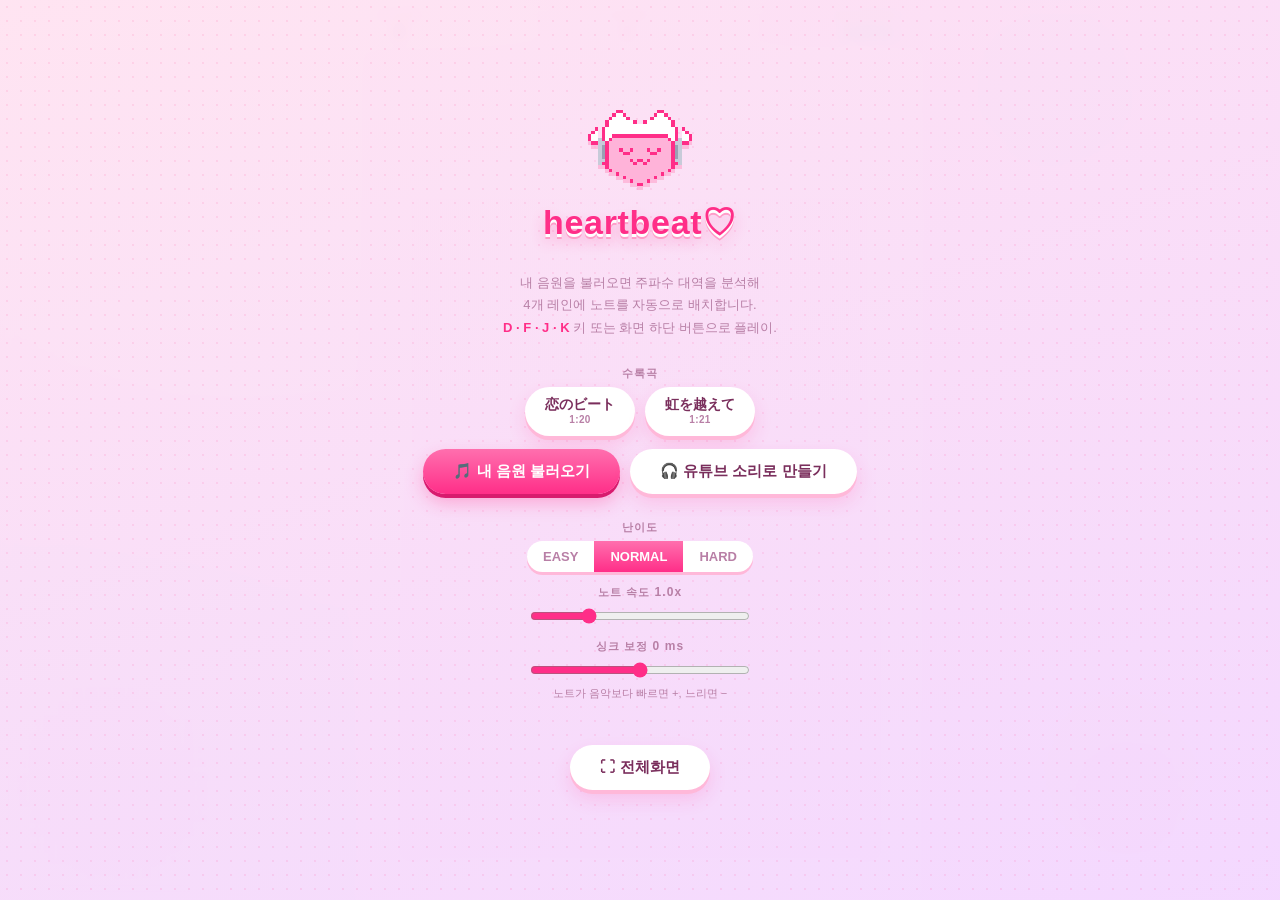
==== index.html @ acda2b94 "데모 비트 제거 · 노트 타격음 추가 데모 비트 버튼을 없애고, 유튜브 캡처 버튼을 "내 음원 불러오기" 옆으로 옮겼다. 쓰이지 않게 된 makeDemoSong 합성 코드도 함께 " ====
<!DOCTYPE html>
<html lang="ko">
<head>
<meta charset="UTF-8">
<meta name="viewport" content="width=device-width, initial-scale=1.0, maximum-scale=1.0, user-scalable=no, viewport-fit=cover">
<title>heartbeat♡</title>
<link rel="icon" href="data:,">
<link rel="stylesheet" href="css/style.css">
<script async src="https://pagead2.googlesyndication.com/pagead/js/adsbygoogle.js?client=ca-pub-1647306421696648"
crossorigin="anonymous"></script>
</head>
<body>
<div id="app">

  <div id="hud">
    <div class="hb"><div class="hl">SCORE</div><div class="hv" id="vScore">0</div></div>
    <div class="hb"><div class="hl">COMBO</div><div class="hv" id="vCombo">0</div></div>
    <div class="hb"><div class="hl">ACCURACY</div><div class="hv" id="vAcc">100%</div></div>
  </div>

  <div id="stageWrap">
    <canvas id="cv"></canvas>
    <button id="pauseBtn" class="hidden">일시정지</button>
  </div>
  <div id="progress"><div id="progressFill"></div></div>

  <!-- ===== Menu ===== -->
  <div class="overlay" id="menuOverlay">
    <div id="logo"></div>
    <h1>heartbeat<span class="heart">♡</span></h1>
    <p class="desc">
      내 음원을 불러오면 주파수 대역을 분석해<br>
      4개 레인에 노트를 자동으로 배치합니다.<br>
      <b>D · F · J · K</b> 키 또는 화면 하단 버튼으로 플레이.
    </p>

    <div class="field">
      <div class="field-label">수록곡</div>
      <div class="row" id="songRow"></div>
    </div>

    <div class="row">
      <button class="btn" id="pickFileBtn">🎵 내 음원 불러오기</button>
      <button class="btn ghost hidden" id="captureBtn">🎧 유튜브 소리로 만들기</button>
    </div>
    <input type="file" id="fileInput" accept="audio/*" style="display:none">
    <div id="fileName"></div>

    <!-- shown only while a tab-audio recording is running -->
    <div id="capturePanel" class="hidden">
      <div id="captureDot"></div>
      <div id="captureTime">0:00</div>
      <button class="btn" id="captureStopBtn">■ 녹음 끝내기</button>
      <div class="note-small">곡이 끝나면 눌러 주세요. 녹음한 만큼만 채보가 만들어집니다.</div>
    </div>

    <div class="field">
      <div class="field-label">난이도</div>
      <div class="seg" id="diffSeg">
        <button data-diff="easy">EASY</button>
        <button data-diff="normal" class="on">NORMAL</button>
        <button data-diff="hard">HARD</button>
      </div>
    </div>

    <div class="field">
      <div class="field-label">노트 속도 <span class="val" id="speedVal">1.0x</span></div>
      <input type="range" id="speedRange" min="0.5" max="2.5" step="0.1" value="1.0">
    </div>

    <div class="field">
      <div class="field-label">싱크 보정 <span class="val" id="offsetVal">0 ms</span></div>
      <input type="range" id="offsetRange" min="-300" max="300" step="10" value="0">
      <div class="note-small">노트가 음악보다 빠르면 +, 느리면 −</div>
    </div>

    <div id="loadStatus"></div>
    <div id="bar" class="hidden"><div id="barFill"></div></div>
    <button class="btn hidden" id="playBtn">▶ 플레이</button>
    <button class="btn ghost hidden" id="fsBtn">⛶ 전체화면</button>
  </div>

  <!-- ===== Pause ===== -->
  <div class="overlay hidden" id="pauseOverlay">
    <h1>일시정지</h1>
    <div class="row">
      <button class="btn" id="resumeBtn">계속하기</button>
      <button class="btn ghost" id="quitBtn">메뉴로</button>
    </div>
  </div>

  <!-- ===== Result ===== -->
  <div class="overlay hidden" id="resultOverlay">
    <div class="hl">RESULT</div>
    <div id="grade">S</div>
    <div id="rScore">0</div>
    <div class="val" id="rAcc">정확도 100.00% · 최대 콤보 0</div>
    <div class="stats">
      <span id="sP"><b>0</b>PERFECT</span>
      <span id="sG"><b>0</b>GREAT</span>
      <span id="sO"><b>0</b>GOOD</span>
      <span id="sM"><b>0</b>MISS</span>
    </div>
    <div class="val" id="rBest"></div>
    <div class="row">
      <button class="btn" id="againBtn">다시 하기</button>
      <button class="btn ghost" id="menuBtn">메뉴로</button>
    </div>
  </div>

</div>

<!-- Load order matters: each file registers itself on the shared RG namespace,
     and every file below depends on the ones above it.
     Plain scripts (not ES modules) so this runs from file:// with no server. -->
<script src="js/config.js"></script>
<!-- Generated by tools/embed-songs.py. Optional: only needed to play the built-in
     tracks from file://, where fetch() is blocked. Absent = 404 here, harmless. -->
<script src="songs/tracks.js"></script>
<script src="js/dom.js"></script>
<script src="js/icon.js"></script>
<script src="js/audio.js"></script>
<script src="js/capture.js"></script>
<script src="js/songs.js"></script>
<script src="js/chart.js"></script>
<script src="js/render.js"></script>
<script src="js/game.js"></script>
<script src="js/ui.js"></script>
<script src="js/main.js"></script>
</body>
</html>
---- css/style.css ----
/* heartbeat♡ — cotton-candy dreamcore.
 * Soft pink ground, pink dot grid, chunky candy controls, pixel-crisp mascot.
 * The play field stays a touch deeper than the chrome so notes keep their contrast.
 */
:root {
  --bg: #ffe3f1;
  --bg2: #f3d9ff;
  --field: #ffd1e8;
  --field2: #ecd0fb;

  --ink: #7a2e5c;
  --dim: #b87fa6;
  --line: #ffb8d9;

  --pink: #ff2e88;
  --pink-soft: #ff9cc9;
  --pink-pale: #ffd9ec;

  /* lanes: pink · lavender · mint · sky */
  --l0: #ff2e88;
  --l1: #b57bee;
  --l2: #2fc9b8;
  --l3: #5f9cff;

  --perfect: #ff2e88;
  --great: #2fc9b8;
  --good: #5f9cff;
  --miss: #b87fa6;
}
* { box-sizing: border-box; -webkit-tap-highlight-color: transparent; }
html, body {
  margin: 0; height: 100%; width: 100%;
  position: fixed; overscroll-behavior: none;
  color: var(--ink);
  font-family: -apple-system, BlinkMacSystemFont, "Segoe UI", Pretendard, "Malgun Gothic", sans-serif;
  overflow: hidden; touch-action: none; user-select: none;

  background-color: var(--bg);
  /* dreamy blobs + the pink dot grid */
  background-image:
    radial-gradient(circle at 18% 12%, rgba(255,255,255,.85), transparent 42%),
    radial-gradient(circle at 82% 8%,  rgba(181,123,238,.30), transparent 46%),
    radial-gradient(circle at 88% 88%, rgba(255,46,136,.20), transparent 44%),
    radial-gradient(circle at 8% 84%,  rgba(95,156,255,.20), transparent 46%),
    radial-gradient(circle, rgba(255,46,136,.16) 1.4px, transparent 1.5px),
    linear-gradient(160deg, var(--bg), var(--bg2));
  background-size: auto, auto, auto, auto, 14px 14px, auto;
}
#app {
  position: relative; height: 100dvh; width: 100vw;
  display: flex; flex-direction: column; align-items: center;
  padding-left: env(safe-area-inset-left); padding-right: env(safe-area-inset-right);
}

/* ---------- HUD ---------- */
#hud {
  width: 100%; max-width: 560px; display: flex; justify-content: space-between;
  padding: calc(10px + env(safe-area-inset-top)) 18px 6px; z-index: 4;
  flex: 0 0 auto;
}
.hb { text-align: center; }
.hl { font-size: 10px; color: var(--dim); letter-spacing: .14em; font-weight: 700; }
.hv {
  font-size: 20px; font-weight: 800; font-variant-numeric: tabular-nums;
  text-shadow: 0 2px 0 rgba(255,255,255,.9);
}
#vScore { color: var(--ink); }
#vCombo { color: var(--pink); }
#vAcc { color: var(--l2); }

/* ---------- Stage ---------- */
#stageWrap {
  position: relative; flex: 1 1 auto; min-height: 0; width: 100%; max-width: 560px;
  background:
    radial-gradient(circle, rgba(255,255,255,.5) 1.4px, transparent 1.5px),
    linear-gradient(180deg, var(--field), var(--field2));
  background-size: 12px 12px, auto;
  border-left: 3px solid rgba(255,255,255,.65);
  border-right: 3px solid rgba(255,255,255,.65);
  box-shadow: inset 0 0 40px rgba(255,255,255,.55);
}
canvas { display: block; width: 100%; height: 100%; }

#progress {
  width: 100%; max-width: 560px; height: 5px; background: var(--pink-pale); position: relative;
  flex: 0 0 auto; margin-bottom: env(safe-area-inset-bottom);
}
#progressFill {
  height: 100%; width: 0%;
  background: linear-gradient(90deg, var(--l0), var(--l1), var(--l2));
}

/* ---------- Overlays ---------- */
.overlay {
  position: absolute; inset: 0; z-index: 10;
  display: flex; flex-direction: column; align-items: center;
  /* `safe` keeps the top reachable: plain `center` clips the overflowing start
     edge of a scroll container, so the logo becomes unscrollable on short screens. */
  justify-content: center;
  justify-content: safe center;
  gap: 13px; padding: 24px; text-align: center;
  background:
    radial-gradient(circle, rgba(255,46,136,.10) 1.4px, transparent 1.5px),
    linear-gradient(160deg, rgba(255,227,241,.96), rgba(243,217,255,.96));
  background-size: 14px 14px, auto;
  backdrop-filter: blur(6px);
  overflow-y: auto; -webkit-overflow-scrolling: touch; touch-action: pan-y;
}
.hidden { display: none !important; }

/* ---------- Logo + title ---------- */
#logo { line-height: 0; filter: drop-shadow(0 4px 0 rgba(255,156,201,.55)); }
#logo svg, #logo img {
  width: 104px; height: auto; display: block;
  image-rendering: pixelated; image-rendering: crisp-edges;
}
h1 {
  margin: 0; font-size: 34px; font-weight: 800; letter-spacing: .02em;
  color: var(--pink);
  text-shadow: 0 3px 0 #fff, 0 5px 0 var(--pink-soft), 0 8px 14px rgba(255,46,136,.3);
}
h1 .heart { display: inline-block; animation: beat 1.1s ease-in-out infinite; }
@keyframes beat {
  0%, 100% { transform: scale(1); }
  18% { transform: scale(1.22); }
  36% { transform: scale(1); }
}
.desc {
  color: var(--dim); font-size: 13px; line-height: 1.75; max-width: 380px;
  /* Korean wraps mid-phrase by default, which leaves orphan words like "분석해"
     stranded on their own line; keep-all breaks only at spaces. */
  word-break: keep-all;
  text-wrap: balance;
}
.desc b { color: var(--pink); }

/* ---------- Candy buttons ---------- */
.btn {
  border: none; border-radius: 999px; padding: 13px 30px; font-size: 15px; font-weight: 800;
  color: #fff; background: linear-gradient(180deg, #ff6fae, var(--pink));
  cursor: pointer;
  box-shadow: 0 4px 0 #d81b6e, 0 9px 18px rgba(255,46,136,.32);
  transition: transform .08s, box-shadow .08s;
}
.btn:active {
  transform: translateY(3px);
  box-shadow: 0 1px 0 #d81b6e, 0 4px 10px rgba(255,46,136,.3);
}
.btn.ghost {
  color: var(--ink); background: #fff;
  box-shadow: 0 4px 0 var(--line), 0 9px 18px rgba(255,46,136,.16);
}
.btn.ghost:active { box-shadow: 0 1px 0 var(--line), 0 4px 10px rgba(255,46,136,.16); }
.row { display: flex; gap: 10px; flex-wrap: wrap; justify-content: center; }

/* Recording panel, shown only while a tab-audio capture runs. */
#capturePanel {
  display: flex; flex-direction: column; align-items: center; gap: 8px;
  padding: 14px 20px; border-radius: 20px;
  background: rgba(255,255,255,.72); border: 2px solid var(--l0);
  box-shadow: 0 8px 22px rgba(255,46,136,.18);
}
#captureDot {
  width: 12px; height: 12px; border-radius: 50%; background: var(--l0);
  animation: recPulse 1.1s ease-in-out infinite;
}
@keyframes recPulse {
  0%, 100% { opacity: 1; transform: scale(1); }
  50%      { opacity: .35; transform: scale(.8); }
}
#captureTime {
  font-size: 26px; font-weight: 800; color: var(--l0);
  font-variant-numeric: tabular-nums; letter-spacing: .02em;
}
.btn:disabled { opacity: .45; cursor: not-allowed; }

/* Built-in track buttons: title over a small duration line. */
.song-btn {
  display: flex; flex-direction: column; align-items: center; gap: 1px;
  padding: 9px 20px; line-height: 1.25;
}
.song-btn span { font-size: 14px; }
.song-btn small { font-size: 10px; color: var(--dim); font-weight: 700; letter-spacing: .04em; }

/* ---------- Fields ---------- */
.field { display: flex; flex-direction: column; gap: 6px; align-items: center; }
.field-label { font-size: 11px; color: var(--dim); letter-spacing: .1em; font-weight: 700; }
.seg {
  display: flex; border-radius: 999px; overflow: hidden;
  background: #fff; box-shadow: 0 3px 0 var(--line);
}
.seg button {
  background: transparent; border: none; color: var(--dim);
  padding: 8px 16px; font-size: 13px; cursor: pointer; font-weight: 800;
}
.seg button.on { background: linear-gradient(180deg, #ff6fae, var(--pink)); color: #fff; }

input[type=range] { width: 220px; accent-color: var(--pink); }
.val { font-size: 12px; color: var(--dim); font-variant-numeric: tabular-nums; font-weight: 700; }

#fileName {
  font-size: 12px; color: var(--pink); font-weight: 700;
  max-width: 300px; overflow: hidden; text-overflow: ellipsis; white-space: nowrap;
}
#loadStatus { font-size: 13px; color: var(--dim); min-height: 18px; font-weight: 600; }

#bar {
  width: 260px; height: 8px; background: #fff; border-radius: 999px; overflow: hidden;
  box-shadow: 0 2px 0 var(--line);
}
#barFill {
  height: 100%; width: 0%; transition: width .15s;
  background: linear-gradient(90deg, var(--l1), var(--l0));
}

/* ---------- Result ---------- */
#grade {
  font-size: 62px; font-weight: 800; line-height: 1;
  text-shadow: 0 4px 0 #fff, 0 7px 16px rgba(255,46,136,.3);
}
#rScore { font-size: 34px; font-weight: 800; color: var(--ink); }
.stats {
  display: grid; grid-template-columns: repeat(4, auto); gap: 14px;
  font-size: 11px; color: var(--dim); font-weight: 700;
}
.stats b { display: block; font-size: 17px; margin-bottom: 2px; }
#sP b { color: var(--perfect); } #sG b { color: var(--great); }
#sO b { color: var(--good); }   #sM b { color: var(--miss); }

#pauseBtn {
  position: absolute; top: 8px; right: 10px; z-index: 5;
  background: #fff; border: none; color: var(--pink);
  border-radius: 999px; padding: 8px 14px; font-size: 12px; font-weight: 800;
  cursor: pointer; box-shadow: 0 3px 0 var(--line);
}
.note-small { font-size: 11px; color: var(--dim); }

/* ---- Landscape / short viewports: compress chrome, keep the lane tall ---- */
@media (max-height: 560px) {
  #hud { padding: calc(4px + env(safe-area-inset-top)) 14px 2px; }
  .hl { font-size: 9px; }
  .hv { font-size: 15px; }
  #stageWrap, #progress { max-width: 760px; }
  #pauseBtn { padding: 5px 11px; font-size: 11px; }

  .overlay { gap: 8px; padding: 12px 16px; justify-content: flex-start; }
  #logo svg, #logo img { width: 56px; }
  h1 { font-size: 22px; }
  .desc { font-size: 11px; line-height: 1.5; max-width: 460px; }
  .btn { padding: 9px 20px; font-size: 13px; }
  .field { flex-direction: row; align-items: center; gap: 10px; }
  .field-label { font-size: 10px; }
  input[type=range] { width: 170px; }
  .seg button { padding: 6px 13px; font-size: 12px; }
  #grade { font-size: 38px; }
  #rScore { font-size: 24px; }
  .stats { gap: 10px; font-size: 10px; }
  .stats b { font-size: 14px; }
  #loadStatus { font-size: 12px; min-height: 14px; }
  .note-small { font-size: 10px; }
}

/* Very short (landscape phones): two columns so the controls fit without scrolling.
   justify-items:center matters — grid items stretch by default, which blows the
   candy buttons up to full column width and wraps their labels. */
@media (max-height: 440px) and (orientation: landscape) {
  #menuOverlay {
    display: grid; grid-template-columns: auto auto;
    justify-content: center; align-content: center; justify-items: center;
    gap: 7px 26px; padding: 10px 18px;
  }
  #menuOverlay h1 { grid-column: 1 / -1; font-size: 20px; }
  #menuOverlay #playBtn { grid-column: 1 / -1; }
  #menuOverlay #logo,
  #menuOverlay .desc,
  #menuOverlay .note-small { display: none; }
  #menuOverlay .field-label { white-space: nowrap; }
}

/* Narrow phones in portrait */
@media (max-width: 400px) {
  .hv { font-size: 18px; }
  h1 { font-size: 28px; }
  #logo svg, #logo img { width: 84px; }
  .desc { font-size: 12px; }
  .btn { padding: 12px 22px; font-size: 14px; }
  input[type=range] { width: 200px; }
}
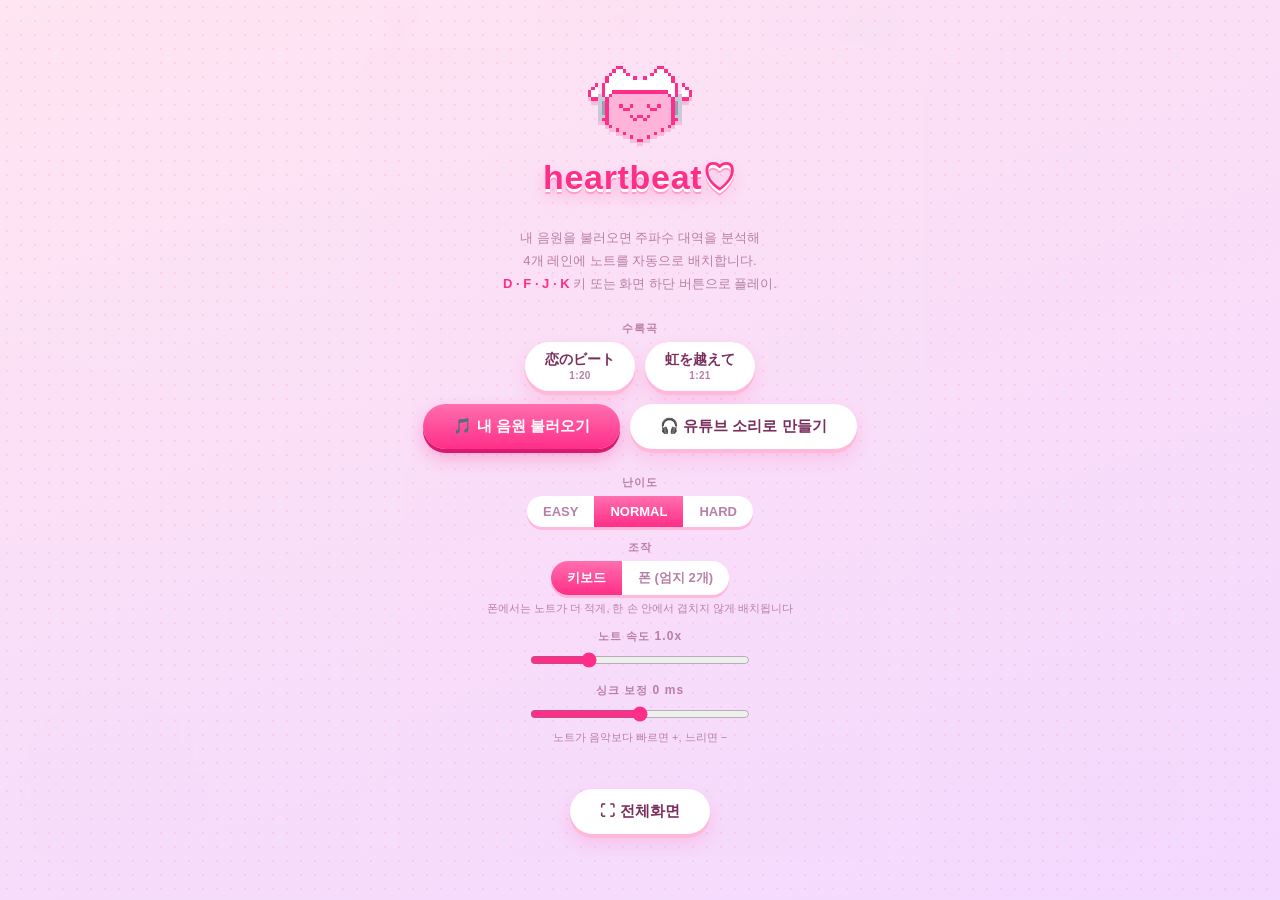
==== commit 62c9db8e: "폰용 채보 · 탬버린 타격음 · 홀드 유지음 제거 폰에서는 엄지 2개로 네 레인을 치는데 채보가 키보드(네 손가락) 기준으로 만들어져 있었다. 사실상 다른 악기라 별도 모드를 둔다" ====
--- a/index.html
+++ b/index.html
@@ -61,6 +61,15 @@
         <button data-diff="normal" class="on">NORMAL</button>
         <button data-diff="hard">HARD</button>
       </div>
+    </div>
+
+    <div class="field">
+      <div class="field-label">조작</div>
+      <div class="seg" id="inputSeg">
+        <button data-mobile="0">키보드</button>
+        <button data-mobile="1">폰 (엄지 2개)</button>
+      </div>
+      <div class="note-small">폰에서는 노트가 더 적게, 한 손 안에서 겹치지 않게 배치됩니다</div>
     </div>
 
     <div class="field">
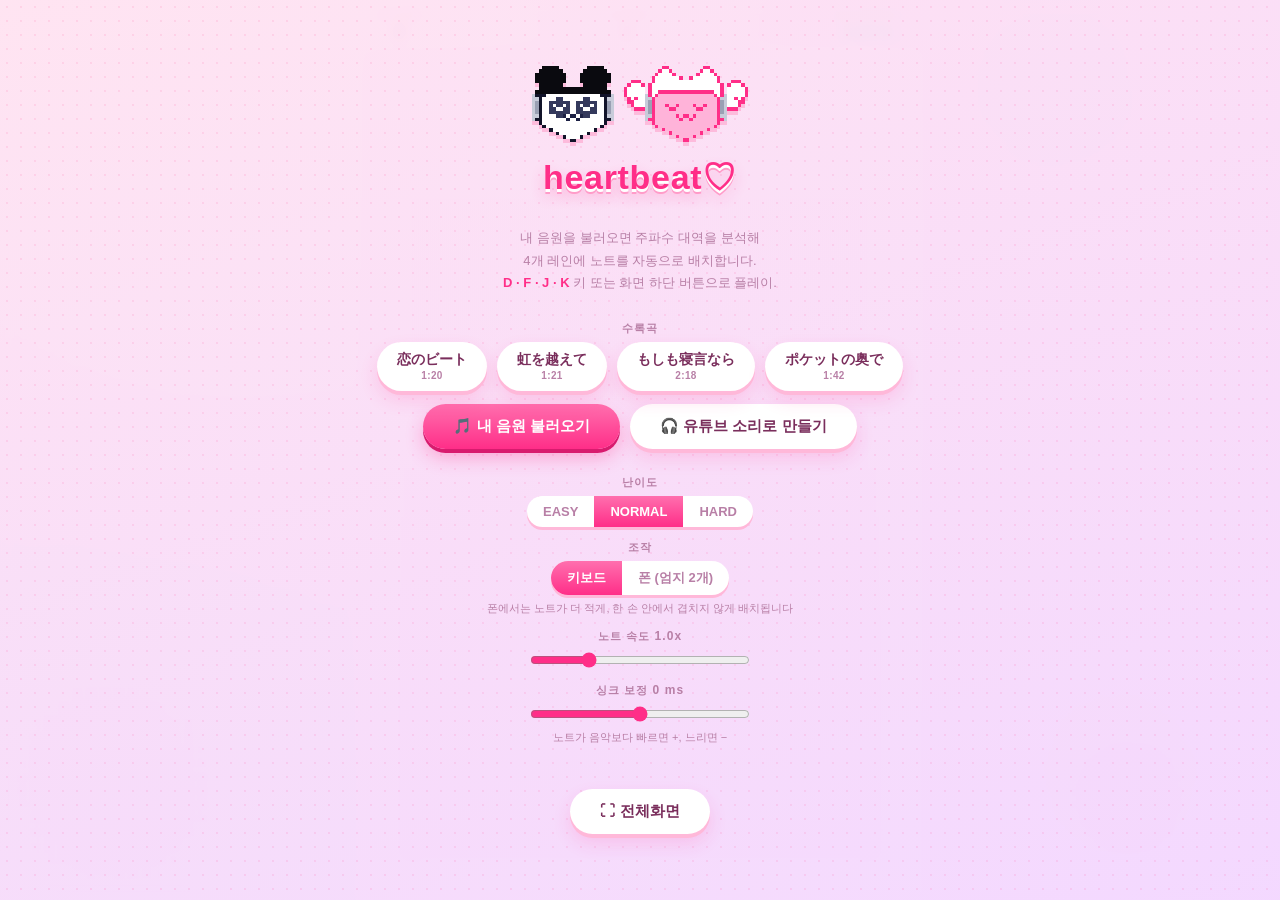
==== commit 6305febf: "로고 옆에 판다 하트 그림 배치 직접 그린 픽셀 캐릭터를 걷어내고 사용자가 만든 panda-heart.png 를 그대로 쓴다. icon.js 는 고양이만 그리는 원래 상태로 되돌린" ====
--- a/index.html
+++ b/index.html
@@ -26,7 +26,11 @@
 
   <!-- ===== Menu ===== -->
   <div class="overlay" id="menuOverlay">
-    <div id="logo"></div>
+    <!-- panda-heart.png is artwork used as-is; the cat is drawn by js/icon.js -->
+    <div id="logo">
+      <img id="logoPanda" src="panda-heart.png" alt="">
+      <div id="logoCat"></div>
+    </div>
     <h1>heartbeat<span class="heart">♡</span></h1>
     <p class="desc">
       내 음원을 불러오면 주파수 대역을 분석해<br>
--- a/css/style.css
+++ b/css/style.css
@@ -109,11 +109,24 @@
 .hidden { display: none !important; }
 
 /* ---------- Logo + title ---------- */
-#logo { line-height: 0; filter: drop-shadow(0 4px 0 rgba(255,156,201,.55)); }
+/* Panda artwork and the generated cat, side by side. Bottom-aligned so the two
+   heart points sit on the same line even though the drawings differ in height. */
+#logo {
+  line-height: 0; display: flex; align-items: flex-end; justify-content: center;
+  gap: 10px;
+  filter: drop-shadow(0 4px 0 rgba(255,156,201,.55));
+}
 #logo svg, #logo img {
-  width: 104px; height: auto; display: block;
+  /* Keeps the cat a constant size no matter how wide its grid gets:
+     104 x (grid columns / 30). Only width is set and height follows, so without
+     this the body shrinks every time the wings are resized. */
+  width: 124px; height: auto; display: block;
   image-rendering: pixelated; image-rendering: crisp-edges;
 }
+/* Matched to the cat's rendered height so neither character towers over the
+   other. Needs #logo in front: `#logo img` above outranks a bare id here. */
+#logo #logoPanda { width: auto; height: 76px; }
+
 h1 {
   margin: 0; font-size: 34px; font-weight: 800; letter-spacing: .02em;
   color: var(--pink);
@@ -182,6 +195,20 @@
 .song-btn span { font-size: 14px; }
 .song-btn small { font-size: 10px; color: var(--dim); font-weight: 700; letter-spacing: .04em; }
 
+/* The chosen track. Without this nothing on screen says which song is loaded
+   until it starts playing, so there is no way to check before pressing play. */
+.song-btn.on {
+  color: #fff; background: linear-gradient(180deg, #ff6fae, var(--pink));
+  box-shadow: 0 4px 0 #d81b6e, 0 9px 18px rgba(255,46,136,.32);
+}
+.song-btn.on small { color: rgba(255,255,255,.85); }
+.song-btn.on::after {
+  content: '';
+  position: absolute; left: 50%; bottom: -9px; transform: translateX(-50%);
+  border: 5px solid transparent; border-top-color: var(--pink);
+}
+.song-btn { position: relative; }
+
 /* ---------- Fields ---------- */
 .field { display: flex; flex-direction: column; gap: 6px; align-items: center; }
 .field-label { font-size: 11px; color: var(--dim); letter-spacing: .1em; font-weight: 700; }
@@ -198,9 +225,15 @@
 input[type=range] { width: 220px; accent-color: var(--pink); }
 .val { font-size: 12px; color: var(--dim); font-variant-numeric: tabular-nums; font-weight: 700; }
 
+/* Names the loaded track. Empty until something is chosen, so it collapses to
+   nothing rather than leaving a gap in the menu. */
 #fileName {
-  font-size: 12px; color: var(--pink); font-weight: 700;
-  max-width: 300px; overflow: hidden; text-overflow: ellipsis; white-space: nowrap;
+  font-size: 12px; color: var(--pink); font-weight: 800;
+  max-width: 320px; overflow: hidden; text-overflow: ellipsis; white-space: nowrap;
+}
+#fileName:not(:empty) {
+  padding: 6px 14px; border-radius: 999px;
+  background: #fff; box-shadow: 0 3px 0 var(--line);
 }
 #loadStatus { font-size: 13px; color: var(--dim); min-height: 18px; font-weight: 600; }
 
@@ -244,7 +277,8 @@
   #pauseBtn { padding: 5px 11px; font-size: 11px; }
 
   .overlay { gap: 8px; padding: 12px 16px; justify-content: flex-start; }
-  #logo svg, #logo img { width: 56px; }
+  #logo svg, #logo img { width: 67px; }
+  #logo #logoPanda { width: auto; height: 41px; }
   h1 { font-size: 22px; }
   .desc { font-size: 11px; line-height: 1.5; max-width: 460px; }
   .btn { padding: 9px 20px; font-size: 13px; }
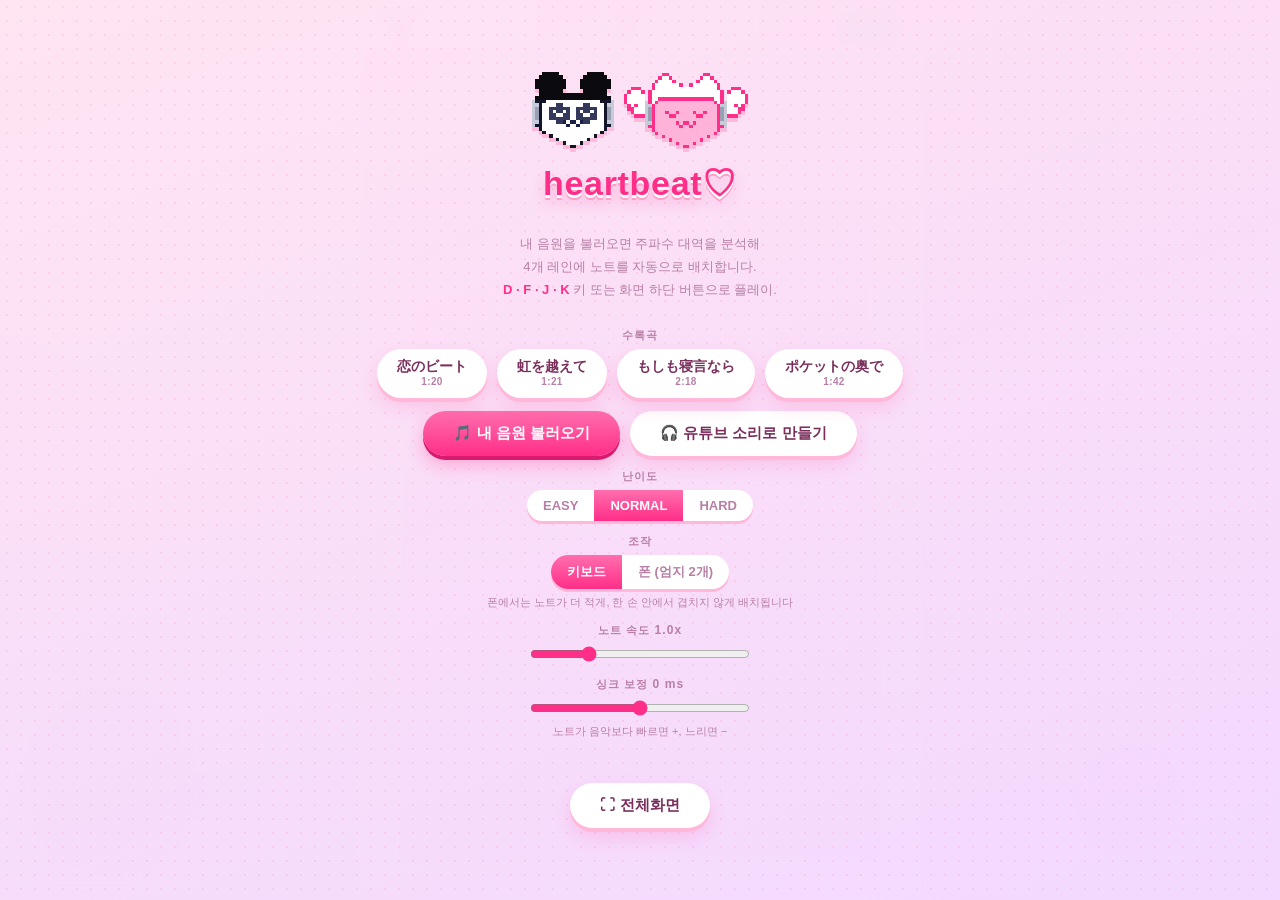
==== commit f434529f: "곡 이름 칩 제거 난이도 위에 글자가 반쯤 잘린 흰 블록이 생겼다. 세로 flex 안에서 flex-shrink 로 12px 까지 눌렸는데 내용은 28px 가 필요했고, overfl" ====
--- a/index.html
+++ b/index.html
@@ -48,7 +48,6 @@
       <button class="btn ghost hidden" id="captureBtn">🎧 유튜브 소리로 만들기</button>
     </div>
     <input type="file" id="fileInput" accept="audio/*" style="display:none">
-    <div id="fileName"></div>
 
     <!-- shown only while a tab-audio recording is running -->
     <div id="capturePanel" class="hidden">
--- a/css/style.css
+++ b/css/style.css
@@ -225,16 +225,6 @@
 input[type=range] { width: 220px; accent-color: var(--pink); }
 .val { font-size: 12px; color: var(--dim); font-variant-numeric: tabular-nums; font-weight: 700; }
 
-/* Names the loaded track. Empty until something is chosen, so it collapses to
-   nothing rather than leaving a gap in the menu. */
-#fileName {
-  font-size: 12px; color: var(--pink); font-weight: 800;
-  max-width: 320px; overflow: hidden; text-overflow: ellipsis; white-space: nowrap;
-}
-#fileName:not(:empty) {
-  padding: 6px 14px; border-radius: 999px;
-  background: #fff; box-shadow: 0 3px 0 var(--line);
-}
 #loadStatus { font-size: 13px; color: var(--dim); min-height: 18px; font-weight: 600; }
 
 #bar {
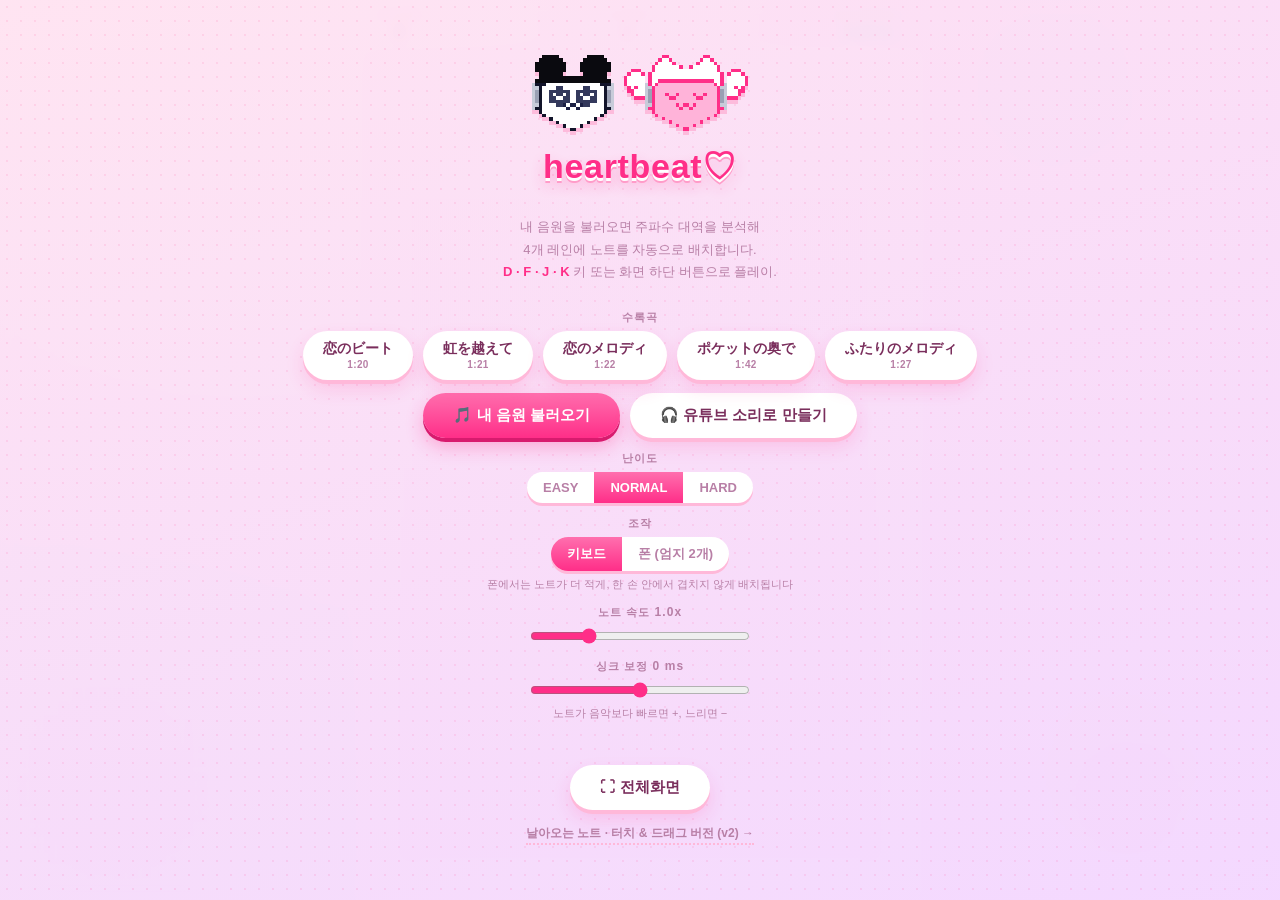
==== commit f3edb616: "AdSense 계정 확인용 메타 태그와 ads.txt 추가 스크립트 태그는 이미 있었고, 계정 확인에 필요한 나머지 두 가지를 넣는다.  ads.txt 는 도메인 루트에서만 크롤러" ====
--- a/index.html
+++ b/index.html
@@ -4,6 +4,7 @@
 <meta charset="UTF-8">
 <meta name="viewport" content="width=device-width, initial-scale=1.0, maximum-scale=1.0, user-scalable=no, viewport-fit=cover">
 <title>heartbeat♡</title>
+<meta name="google-adsense-account" content="ca-pub-1647306421696648">
 <link rel="icon" href="data:,">
 <link rel="stylesheet" href="css/style.css">
 <script async src="https://pagead2.googlesyndication.com/pagead/js/adsbygoogle.js?client=ca-pub-1647306421696648"
@@ -90,6 +91,7 @@
     <div id="bar" class="hidden"><div id="barFill"></div></div>
     <button class="btn hidden" id="playBtn">▶ 플레이</button>
     <button class="btn ghost hidden" id="fsBtn">⛶ 전체화면</button>
+    <a class="ver-link" href="v2/index.html">날아오는 노트 · 터치 &amp; 드래그 버전 (v2) →</a>
   </div>
 
   <!-- ===== Pause ===== -->
--- a/css/style.css
+++ b/css/style.css
@@ -257,6 +257,14 @@
   cursor: pointer; box-shadow: 0 3px 0 var(--line);
 }
 .note-small { font-size: 11px; color: var(--dim); }
+
+/* The link between the two versions, in both menus. */
+.ver-link {
+  color: var(--dim); font-size: 12px; font-weight: 700;
+  text-decoration: none; border-bottom: 2px dotted var(--line);
+  padding-bottom: 1px; margin-top: 2px;
+}
+.ver-link:active { color: var(--pink); }
 
 /* ---- Landscape / short viewports: compress chrome, keep the lane tall ---- */
 @media (max-height: 560px) {
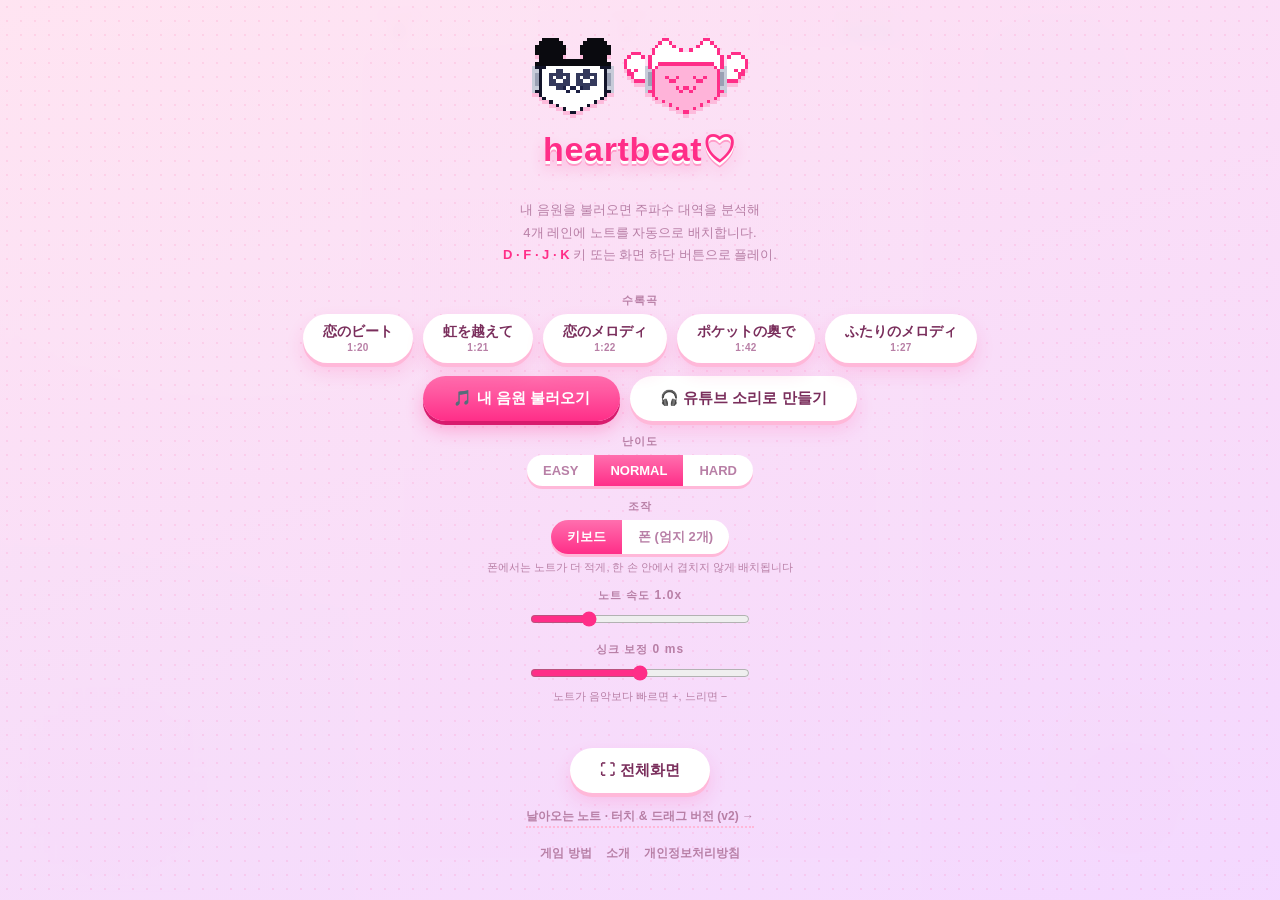
==== commit 1075d575: "읽을 콘텐츠 페이지 3개와 사이트 내비게이션 추가 AdSense 심사에서 가장 흔한 탈락 사유가 콘텐츠 부족인데, 지금까지는 게임 화면 하나뿐이라 읽을 것이 거의 없었다. 개인정보" ====
--- a/index.html
+++ b/index.html
@@ -3,7 +3,8 @@
 <head>
 <meta charset="UTF-8">
 <meta name="viewport" content="width=device-width, initial-scale=1.0, maximum-scale=1.0, user-scalable=no, viewport-fit=cover">
-<title>heartbeat♡</title>
+<title>heartbeat♡ — 내 음원으로 만드는 4키 리듬게임</title>
+<meta name="description" content="음원을 넣으면 소리를 분석해 채보를 자동으로 만들어 주는 4키 리듬게임. 설치도 회원가입도 없이 브라우저에서 바로 플레이할 수 있습니다.">
 <meta name="google-adsense-account" content="ca-pub-1647306421696648">
 <link rel="icon" href="data:,">
 <link rel="stylesheet" href="css/style.css">
@@ -92,6 +93,12 @@
     <button class="btn hidden" id="playBtn">▶ 플레이</button>
     <button class="btn ghost hidden" id="fsBtn">⛶ 전체화면</button>
     <a class="ver-link" href="v2/index.html">날아오는 노트 · 터치 &amp; 드래그 버전 (v2) →</a>
+
+    <nav id="menuLinks">
+      <a href="guide.html">게임 방법</a>
+      <a href="about.html">소개</a>
+      <a href="privacy.html">개인정보처리방침</a>
+    </nav>
   </div>
 
   <!-- ===== Pause ===== -->
--- a/css/style.css
+++ b/css/style.css
@@ -265,6 +265,17 @@
   padding-bottom: 1px; margin-top: 2px;
 }
 .ver-link:active { color: var(--pink); }
+
+/* Links out to the reading pages. Kept small and last so they sit below the
+   controls without competing with them. */
+#menuLinks {
+  display: flex; gap: 14px; flex-wrap: wrap; justify-content: center;
+  margin-top: 4px;
+}
+#menuLinks a {
+  color: var(--dim); font-size: 12px; font-weight: 700; text-decoration: none;
+}
+#menuLinks a:active { color: var(--pink); }
 
 /* ---- Landscape / short viewports: compress chrome, keep the lane tall ---- */
 @media (max-height: 560px) {
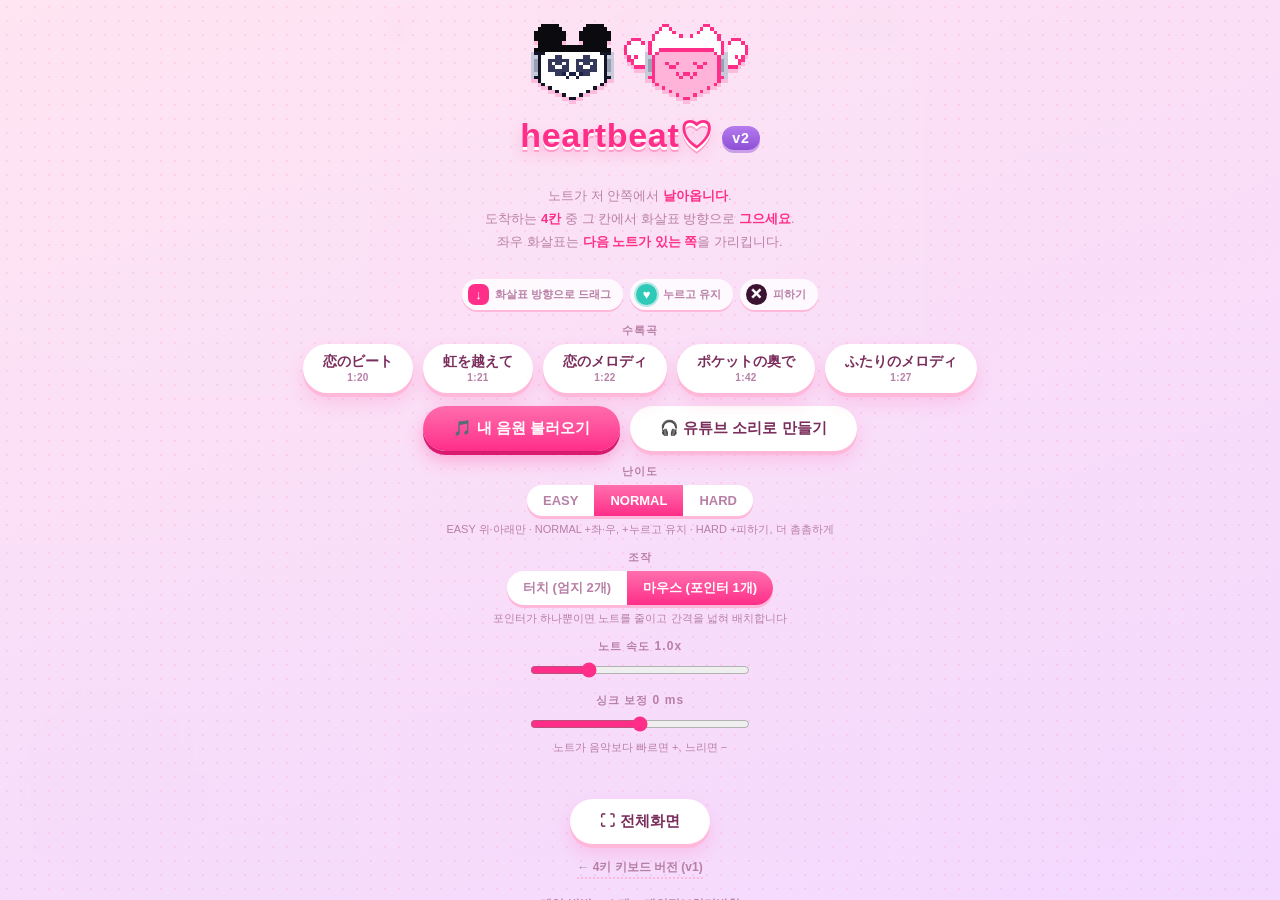
==== commit c4c6df56: "v2 를 사이트 루트로, v1 을 /v1/ 로 옮긴다 주소가 /heartbeat-music/ 와 /heartbeat-music/v2/ 둘로 갈려 관리가 번거로웠다. 현재 버전이 루" ====
--- a/index.html
+++ b/index.html
@@ -3,11 +3,10 @@
 <head>
 <meta charset="UTF-8">
 <meta name="viewport" content="width=device-width, initial-scale=1.0, maximum-scale=1.0, user-scalable=no, viewport-fit=cover">
-<title>heartbeat♡ — 내 음원으로 만드는 4키 리듬게임</title>
-<meta name="description" content="음원을 넣으면 소리를 분석해 채보를 자동으로 만들어 주는 4키 리듬게임. 설치도 회원가입도 없이 브라우저에서 바로 플레이할 수 있습니다.">
-<meta name="google-adsense-account" content="ca-pub-1647306421696648">
+<title>heartbeat♡ v2</title>
 <link rel="icon" href="data:,">
 <link rel="stylesheet" href="css/style.css">
+<link rel="stylesheet" href="css/v2.css">
 <script async src="https://pagead2.googlesyndication.com/pagead/js/adsbygoogle.js?client=ca-pub-1647306421696648"
 crossorigin="anonymous"></script>
 </head>
@@ -28,17 +27,22 @@
 
   <!-- ===== Menu ===== -->
   <div class="overlay" id="menuOverlay">
-    <!-- panda-heart.png is artwork used as-is; the cat is drawn by js/icon.js -->
     <div id="logo">
       <img id="logoPanda" src="panda-heart.png" alt="">
       <div id="logoCat"></div>
     </div>
-    <h1>heartbeat<span class="heart">♡</span></h1>
+    <h1>heartbeat<span class="heart">♡</span><span class="v2">v2</span></h1>
     <p class="desc">
-      내 음원을 불러오면 주파수 대역을 분석해<br>
-      4개 레인에 노트를 자동으로 배치합니다.<br>
-      <b>D · F · J · K</b> 키 또는 화면 하단 버튼으로 플레이.
+      노트가 저 안쪽에서 <b>날아옵니다</b>.<br>
+      도착하는 <b>4칸</b> 중 그 칸에서 화살표 방향으로 <b>그으세요</b>.<br>
+      좌우 화살표는 <b>다음 노트가 있는 쪽</b>을 가리킵니다.
     </p>
+
+    <div class="legend">
+      <span class="lg slash"><b>↓</b>화살표 방향으로 드래그</span>
+      <span class="lg hold"><b>♥</b>누르고 유지</span>
+      <span class="lg bomb"><b>✕</b>피하기</span>
+    </div>
 
     <div class="field">
       <div class="field-label">수록곡</div>
@@ -66,15 +70,16 @@
         <button data-diff="normal" class="on">NORMAL</button>
         <button data-diff="hard">HARD</button>
       </div>
+      <div class="note-small">EASY 위·아래만 · NORMAL +좌·우, +누르고 유지 · HARD +피하기, 더 촘촘하게</div>
     </div>
 
     <div class="field">
       <div class="field-label">조작</div>
       <div class="seg" id="inputSeg">
-        <button data-mobile="0">키보드</button>
-        <button data-mobile="1">폰 (엄지 2개)</button>
+        <button data-input="touch">터치 (엄지 2개)</button>
+        <button data-input="mouse">마우스 (포인터 1개)</button>
       </div>
-      <div class="note-small">폰에서는 노트가 더 적게, 한 손 안에서 겹치지 않게 배치됩니다</div>
+      <div class="note-small">포인터가 하나뿐이면 노트를 줄이고 간격을 넓혀 배치합니다</div>
     </div>
 
     <div class="field">
@@ -92,7 +97,7 @@
     <div id="bar" class="hidden"><div id="barFill"></div></div>
     <button class="btn hidden" id="playBtn">▶ 플레이</button>
     <button class="btn ghost hidden" id="fsBtn">⛶ 전체화면</button>
-    <a class="ver-link" href="v2/index.html">날아오는 노트 · 터치 &amp; 드래그 버전 (v2) →</a>
+    <a class="ver-link" href="v1/">← 4키 키보드 버전 (v1)</a>
 
     <nav id="menuLinks">
       <a href="guide.html">게임 방법</a>
@@ -133,20 +138,26 @@
 
 <!-- Load order matters: each file registers itself on the shared RG namespace,
      and every file below depends on the ones above it.
-     Plain scripts (not ES modules) so this runs from file:// with no server. -->
-<script src="js/config.js"></script>
+
+     js/ holds what both versions share — the mascot, the hit sounds, the tab
+     recorder and the track list — while js/v1 and js/v2 hold what is only one
+     version's. js/v2/audio.js extends the shared RG.audio rather than replacing
+     it, which is why both are loaded. Plain scripts, not modules, so this still
+     runs from file:// with no server. -->
+<script src="js/v2/config.js"></script>
 <!-- Generated by tools/embed-songs.py. Optional: only needed to play the built-in
      tracks from file://, where fetch() is blocked. Absent = 404 here, harmless. -->
 <script src="songs/tracks.js"></script>
-<script src="js/dom.js"></script>
+<script src="js/v2/dom.js"></script>
 <script src="js/icon.js"></script>
 <script src="js/audio.js"></script>
+<script src="js/v2/audio.js"></script>
 <script src="js/capture.js"></script>
 <script src="js/songs.js"></script>
-<script src="js/chart.js"></script>
-<script src="js/render.js"></script>
-<script src="js/game.js"></script>
-<script src="js/ui.js"></script>
-<script src="js/main.js"></script>
+<script src="js/v2/chart.js"></script>
+<script src="js/v2/render.js"></script>
+<script src="js/v2/game.js"></script>
+<script src="js/v2/ui.js"></script>
+<script src="js/v2/main.js"></script>
 </body>
 </html>
--- a/css/style.css
+++ b/css/style.css
@@ -117,15 +117,14 @@
   filter: drop-shadow(0 4px 0 rgba(255,156,201,.55));
 }
 #logo svg, #logo img {
-  /* Keeps the cat a constant size no matter how wide its grid gets:
-     104 x (grid columns / 30). Only width is set and height follows, so without
-     this the body shrinks every time the wings are resized. */
-  width: 124px; height: auto; display: block;
+  /* Both characters are sized by HEIGHT, never by width. They have very different
+     aspect ratios — the cat's grid is 36x22 because of its wings, the panda's
+     artwork is nearly square — so a shared width makes one tower over the other.
+     Sizing by height keeps them level and means a breakpoint only has to change
+     this one number instead of a matched pair that can drift apart. */
+  height: 76px; width: auto; display: block;
   image-rendering: pixelated; image-rendering: crisp-edges;
 }
-/* Matched to the cat's rendered height so neither character towers over the
-   other. Needs #logo in front: `#logo img` above outranks a bare id here. */
-#logo #logoPanda { width: auto; height: 76px; }
 
 h1 {
   margin: 0; font-size: 34px; font-weight: 800; letter-spacing: .02em;
@@ -286,8 +285,7 @@
   #pauseBtn { padding: 5px 11px; font-size: 11px; }
 
   .overlay { gap: 8px; padding: 12px 16px; justify-content: flex-start; }
-  #logo svg, #logo img { width: 67px; }
-  #logo #logoPanda { width: auto; height: 41px; }
+  #logo svg, #logo img { height: 41px; }
   h1 { font-size: 22px; }
   .desc { font-size: 11px; line-height: 1.5; max-width: 460px; }
   .btn { padding: 9px 20px; font-size: 13px; }
@@ -324,7 +322,7 @@
 @media (max-width: 400px) {
   .hv { font-size: 18px; }
   h1 { font-size: 28px; }
-  #logo svg, #logo img { width: 84px; }
+  #logo svg, #logo img { height: 51px; }
   .desc { font-size: 12px; }
   .btn { padding: 12px 22px; font-size: 14px; }
   input[type=range] { width: 200px; }
--- a/css/v2.css
+++ b/css/v2.css
@@ -0,0 +1,62 @@
+/* v2.css — what v2 adds on top of ../css/style.css.
+ *
+ * The look is unchanged on purpose: same cotton-candy ground, same candy
+ * controls. Only the playfield became a corridor, and that is drawn on canvas.
+ */
+
+/* The stage is now depth rather than a flat field, so the ground fades from a
+   bright far end down to the deeper near end — the canvas paints the light at
+   the vanishing point on top of this. */
+#stageWrap {
+  background:
+    radial-gradient(ellipse 70% 45% at 50% 13%, rgba(255,255,255,.9), transparent 70%),
+    radial-gradient(circle, rgba(255,255,255,.45) 1.4px, transparent 1.5px),
+    linear-gradient(180deg, #fff0f8 0%, var(--field) 46%, var(--field2) 100%);
+  background-size: auto, 12px 12px, auto;
+}
+
+/* touch-action is not inherited, and without it a drag across the canvas scrolls
+   the page (or triggers pull-to-refresh) instead of reaching pointermove. */
+#cv { touch-action: none; }
+
+h1 .v2 {
+  display: inline-block; margin-left: 8px; vertical-align: middle;
+  font-size: .42em; font-weight: 800; letter-spacing: .06em;
+  color: #fff; background: linear-gradient(180deg, #b57bee, #8d4fd6);
+  border-radius: 999px; padding: 4px 10px;
+  text-shadow: none; box-shadow: 0 3px 0 rgba(141,79,214,.45);
+}
+
+/* The four note kinds, as chips. A legend is cheaper than a tutorial and this
+   game has one mechanic more than the shapes can explain by themselves. */
+.legend {
+  display: flex; flex-wrap: wrap; gap: 7px; justify-content: center;
+  font-size: 11px; font-weight: 700; color: var(--dim);
+}
+.legend .lg {
+  display: inline-flex; align-items: center; gap: 6px;
+  background: rgba(255,255,255,.8); border-radius: 999px;
+  padding: 5px 12px 5px 6px; box-shadow: 0 2px 0 var(--line);
+}
+.legend b {
+  display: inline-flex; align-items: center; justify-content: center;
+  width: 21px; height: 21px; border-radius: 7px;
+  color: #fff; font-size: 13px; line-height: 1;
+}
+.legend .slash b { background: var(--l0); }
+.legend .hold b  { background: var(--l2); border-radius: 999px; box-shadow: 0 0 0 2px rgba(47,201,184,.35); }
+.legend .bomb b  { background: #3b1230; border-radius: 999px; }
+
+@media (max-height: 560px) {
+  h1 .v2 { padding: 3px 8px; }
+  .legend { font-size: 10px; gap: 5px; }
+  .legend .lg { padding: 4px 9px 4px 5px; }
+  .legend b { width: 18px; height: 18px; font-size: 11px; }
+}
+
+/* The landscape two-column menu hides the description; the legend is the one
+   thing a new player still needs, so it spans both columns instead. */
+@media (max-height: 440px) and (orientation: landscape) {
+  #menuOverlay .legend { grid-column: 1 / -1; }
+  #menuOverlay .ver-link { grid-column: 1 / -1; }
+}
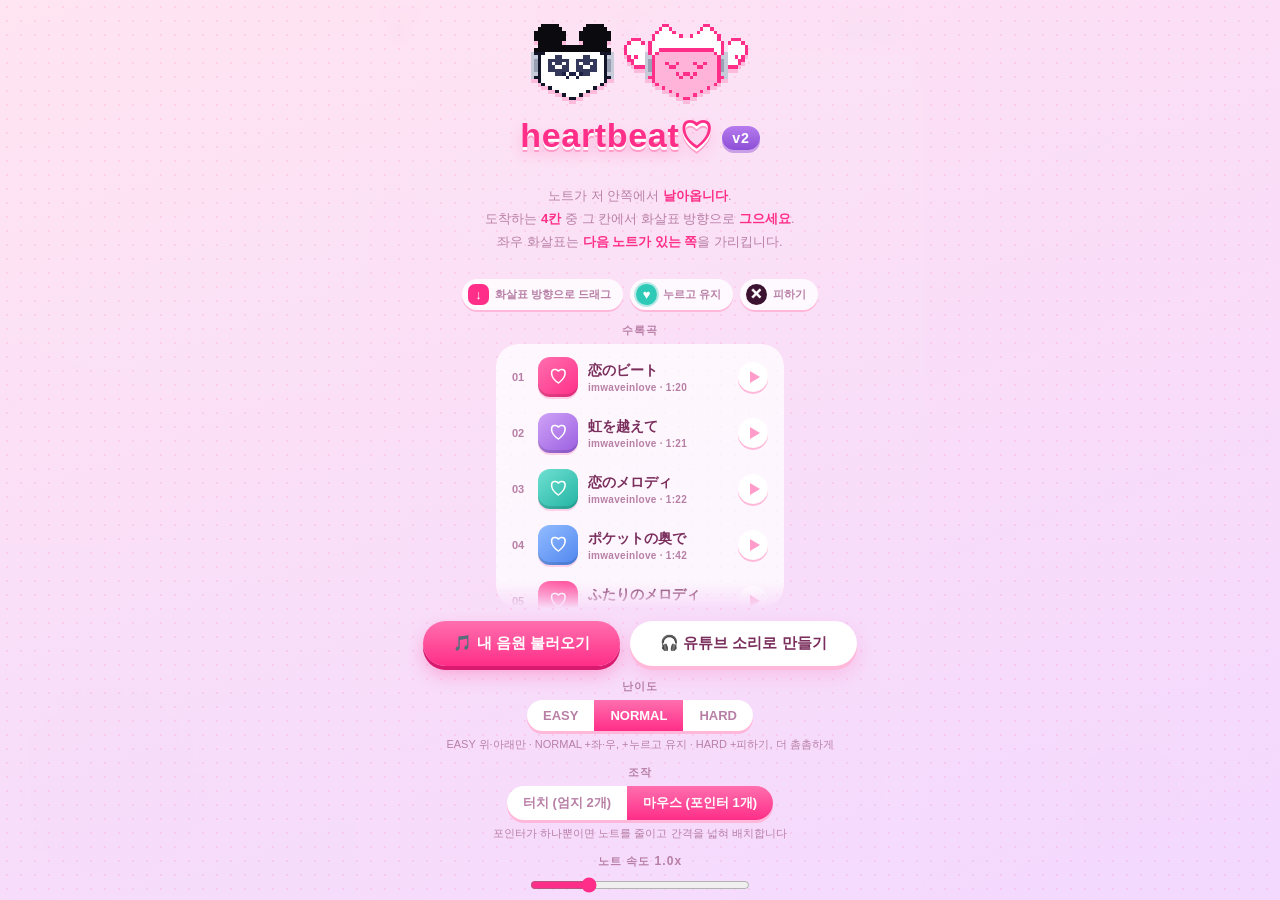
==== commit ee043276: "수록곡 2곡 추가, 수록곡을 스크롤 목록과 미리듣기로 바꾼다 - ログアウトのない世界(3:49) · どっちも好き(4:05) 를 songs/ 와 목록에 추가 - 버튼 줄 대신 플레이리" ====
--- a/index.html
+++ b/index.html
@@ -44,9 +44,9 @@
       <span class="lg bomb"><b>✕</b>피하기</span>
     </div>
 
-    <div class="field">
+    <div class="field songs">
       <div class="field-label">수록곡</div>
-      <div class="row" id="songRow"></div>
+      <div class="song-list" id="songRow" role="listbox" aria-label="수록곡"></div>
     </div>
 
     <div class="row">
--- a/css/style.css
+++ b/css/style.css
@@ -186,27 +186,95 @@
 }
 .btn:disabled { opacity: .45; cursor: not-allowed; }
 
-/* Built-in track buttons: title over a small duration line. */
-.song-btn {
-  display: flex; flex-direction: column; align-items: center; gap: 1px;
-  padding: 9px 20px; line-height: 1.25;
-}
-.song-btn span { font-size: 14px; }
-.song-btn small { font-size: 10px; color: var(--dim); font-weight: 700; letter-spacing: .04em; }
+/* Built-in tracks: a scrolling playlist. About four rows show at once and the
+   bottom edge fades out, so it reads as "there is more below" without a label.
+   touch-action and overscroll-behavior matter here: the page itself is locked
+   (touch-action:none on body), and without contain a fling at the list's end
+   scrolls the whole menu instead. */
+.song-list {
+  width: min(340px, 100%); max-height: 264px;
+  overflow-y: auto; -webkit-overflow-scrolling: touch;
+  touch-action: pan-y; overscroll-behavior: contain;
+  display: flex; flex-direction: column; gap: 2px;
+  padding: 6px; border-radius: 22px;
+  background: rgba(255,255,255,.72);
+  box-shadow: 0 4px 0 var(--line), 0 9px 18px rgba(255,46,136,.14);
+  -webkit-mask-image: linear-gradient(180deg, #000 calc(100% - 26px), transparent);
+          mask-image: linear-gradient(180deg, #000 calc(100% - 26px), transparent);
+  padding-bottom: 22px;
+  scrollbar-width: thin; scrollbar-color: var(--pink-soft) transparent;
+}
+.song-list::-webkit-scrollbar { width: 5px; }
+.song-list::-webkit-scrollbar-thumb { background: var(--pink-soft); border-radius: 999px; }
+
+.song-item {
+  flex: 0 0 auto;
+  display: flex; align-items: center; gap: 10px; width: 100%;
+  padding: 7px 10px 7px 6px; border: none; border-radius: 16px;
+  background: transparent; color: var(--ink); text-align: left;
+  font: inherit; cursor: pointer;
+  transition: background .12s;
+}
+.song-item:active { background: var(--pink-pale); }
+.si-no {
+  width: 20px; flex: 0 0 auto; text-align: center;
+  font-size: 11px; font-weight: 800; color: var(--dim);
+  font-variant-numeric: tabular-nums;
+}
+.si-art {
+  width: 40px; height: 40px; flex: 0 0 auto; border-radius: 12px;
+  display: flex; align-items: center; justify-content: center;
+  color: #fff; font-size: 18px; font-weight: 800;
+  box-shadow: inset 0 -3px 0 rgba(0,0,0,.12), 0 2px 0 rgba(255,46,136,.18);
+}
+.si-main { flex: 1 1 auto; min-width: 0; display: flex; flex-direction: column; gap: 2px; }
+.si-title {
+  font-size: 14px; font-weight: 800; line-height: 1.25;
+  white-space: nowrap; overflow: hidden; text-overflow: ellipsis;
+}
+.si-sub { font-size: 10px; font-weight: 700; color: var(--dim); letter-spacing: .03em; }
+
+/* Right-hand mark: a play triangle at rest, a four-bar level meter while the
+   snippet plays. Both are drawn from the same four <i> so nothing swaps in. */
+.si-play {
+  width: 30px; height: 30px; flex: 0 0 auto; border-radius: 50%;
+  display: flex; align-items: center; justify-content: center; gap: 2px;
+  background: #fff; box-shadow: 0 2px 0 var(--line);
+  position: relative;
+}
+.si-play i { display: none; width: 3px; border-radius: 2px; background: var(--pink); }
+.si-play::before {
+  content: ''; margin-left: 3px;
+  border-style: solid; border-width: 6px 0 6px 10px;
+  border-color: transparent transparent transparent var(--pink-soft);
+}
+.song-item.playing .si-play::before { display: none; }
+.song-item.playing .si-play i {
+  display: block; height: 12px; transform-origin: 50% 100%;
+  animation: eq .9s ease-in-out infinite;
+}
+.song-item.playing .si-play i:nth-child(2) { animation-delay: -.3s; }
+.song-item.playing .si-play i:nth-child(3) { animation-delay: -.6s; }
+.song-item.playing .si-play i:nth-child(4) { animation-delay: -.15s; }
+@keyframes eq {
+  0%, 100% { transform: scaleY(.3); }
+  50%      { transform: scaleY(1); }
+}
 
 /* The chosen track. Without this nothing on screen says which song is loaded
    until it starts playing, so there is no way to check before pressing play. */
-.song-btn.on {
-  color: #fff; background: linear-gradient(180deg, #ff6fae, var(--pink));
-  box-shadow: 0 4px 0 #d81b6e, 0 9px 18px rgba(255,46,136,.32);
-}
-.song-btn.on small { color: rgba(255,255,255,.85); }
-.song-btn.on::after {
-  content: '';
-  position: absolute; left: 50%; bottom: -9px; transform: translateX(-50%);
-  border: 5px solid transparent; border-top-color: var(--pink);
-}
-.song-btn { position: relative; }
+.song-item.on {
+  background: linear-gradient(180deg, #ff6fae, var(--pink)); color: #fff;
+  box-shadow: 0 3px 0 #d81b6e;
+}
+.song-item.on .si-no, .song-item.on .si-sub { color: rgba(255,255,255,.85); }
+.song-item.on .si-art { box-shadow: inset 0 -3px 0 rgba(0,0,0,.12), 0 0 0 2px rgba(255,255,255,.75); }
+.song-item.on .si-play { box-shadow: none; }
+.song-item.on .si-play::before { border-left-color: var(--pink); }
+
+@media (prefers-reduced-motion: reduce) {
+  .song-item.playing .si-play i { animation: none; transform: scaleY(.7); }
+}
 
 /* ---------- Fields ---------- */
 .field { display: flex; flex-direction: column; gap: 6px; align-items: center; }
@@ -299,6 +367,10 @@
   .stats b { font-size: 14px; }
   #loadStatus { font-size: 12px; min-height: 14px; }
   .note-small { font-size: 10px; }
+  .field.songs { flex-direction: column; gap: 4px; }
+  .song-list { max-height: 150px; width: min(320px, 100%); }
+  .si-art { width: 32px; height: 32px; border-radius: 10px; font-size: 15px; }
+  .song-item { padding: 5px 8px 5px 4px; }
 }
 
 /* Very short (landscape phones): two columns so the controls fit without scrolling.
